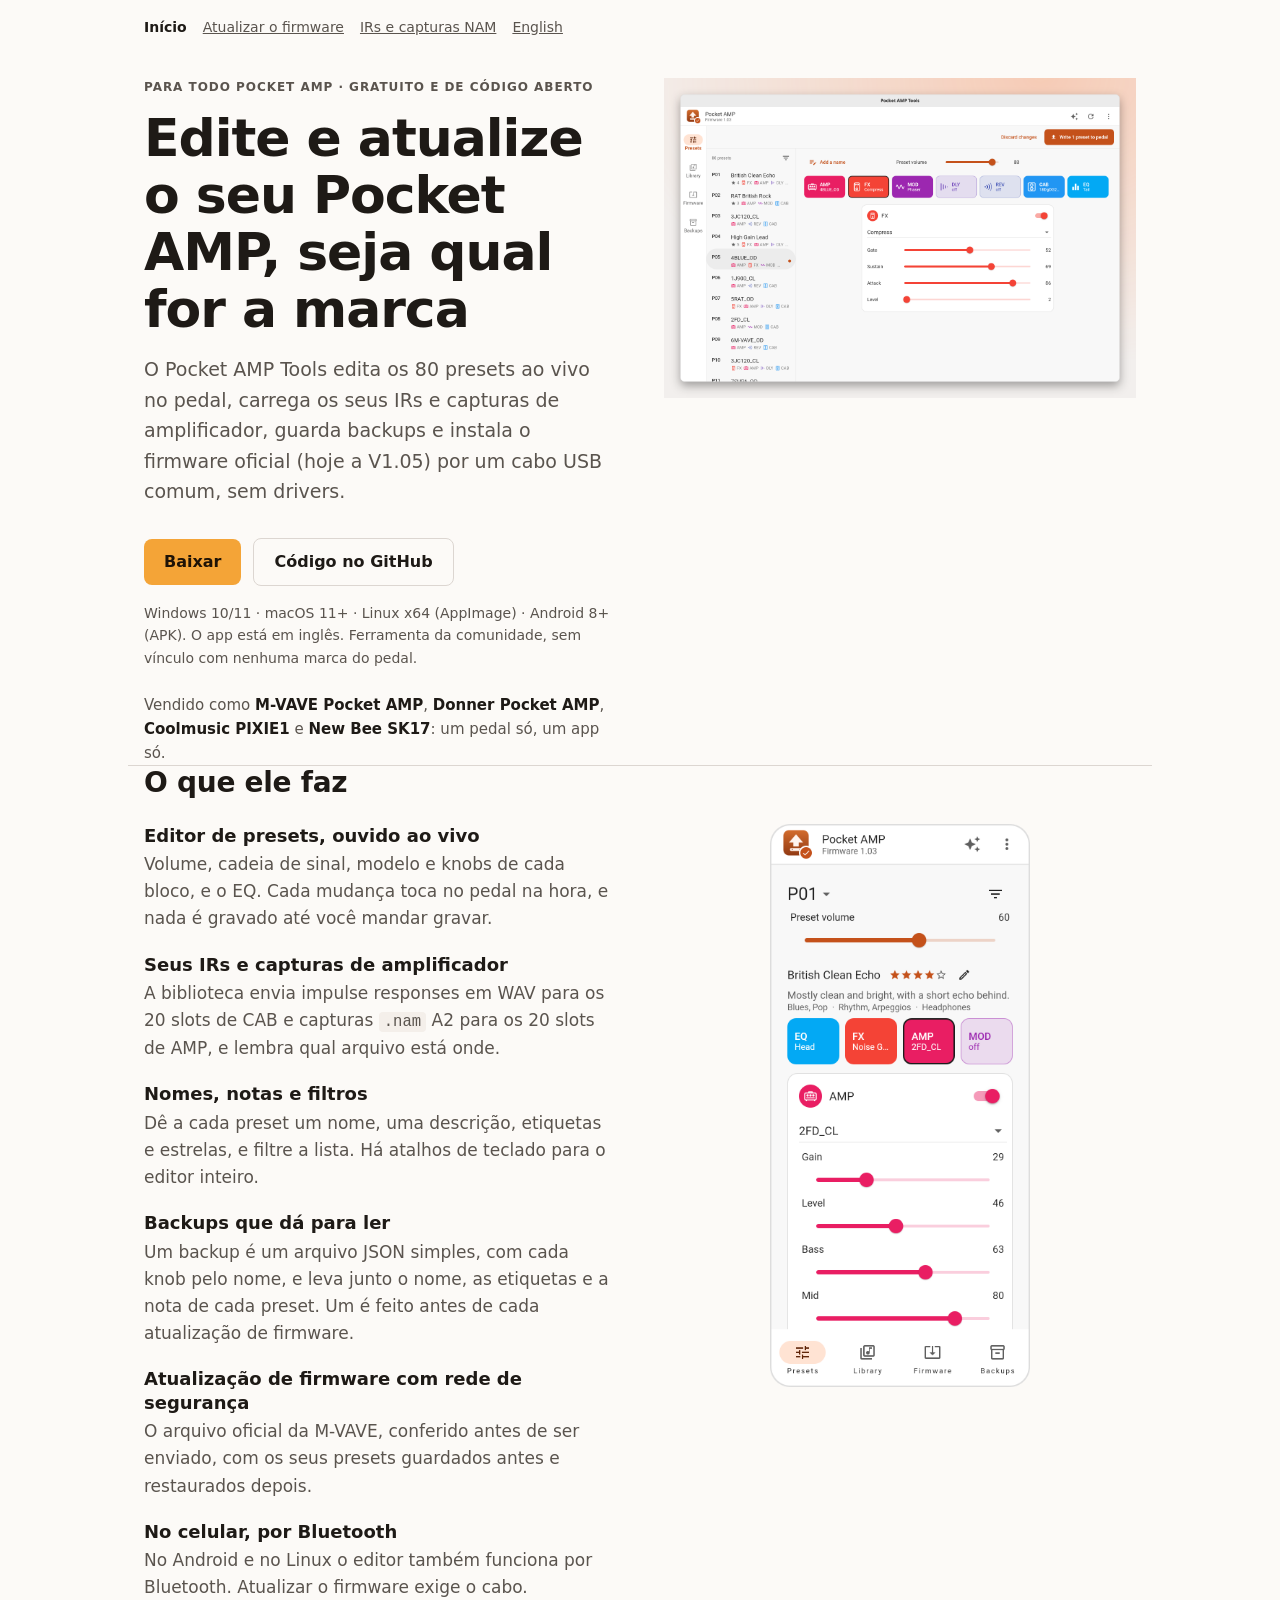
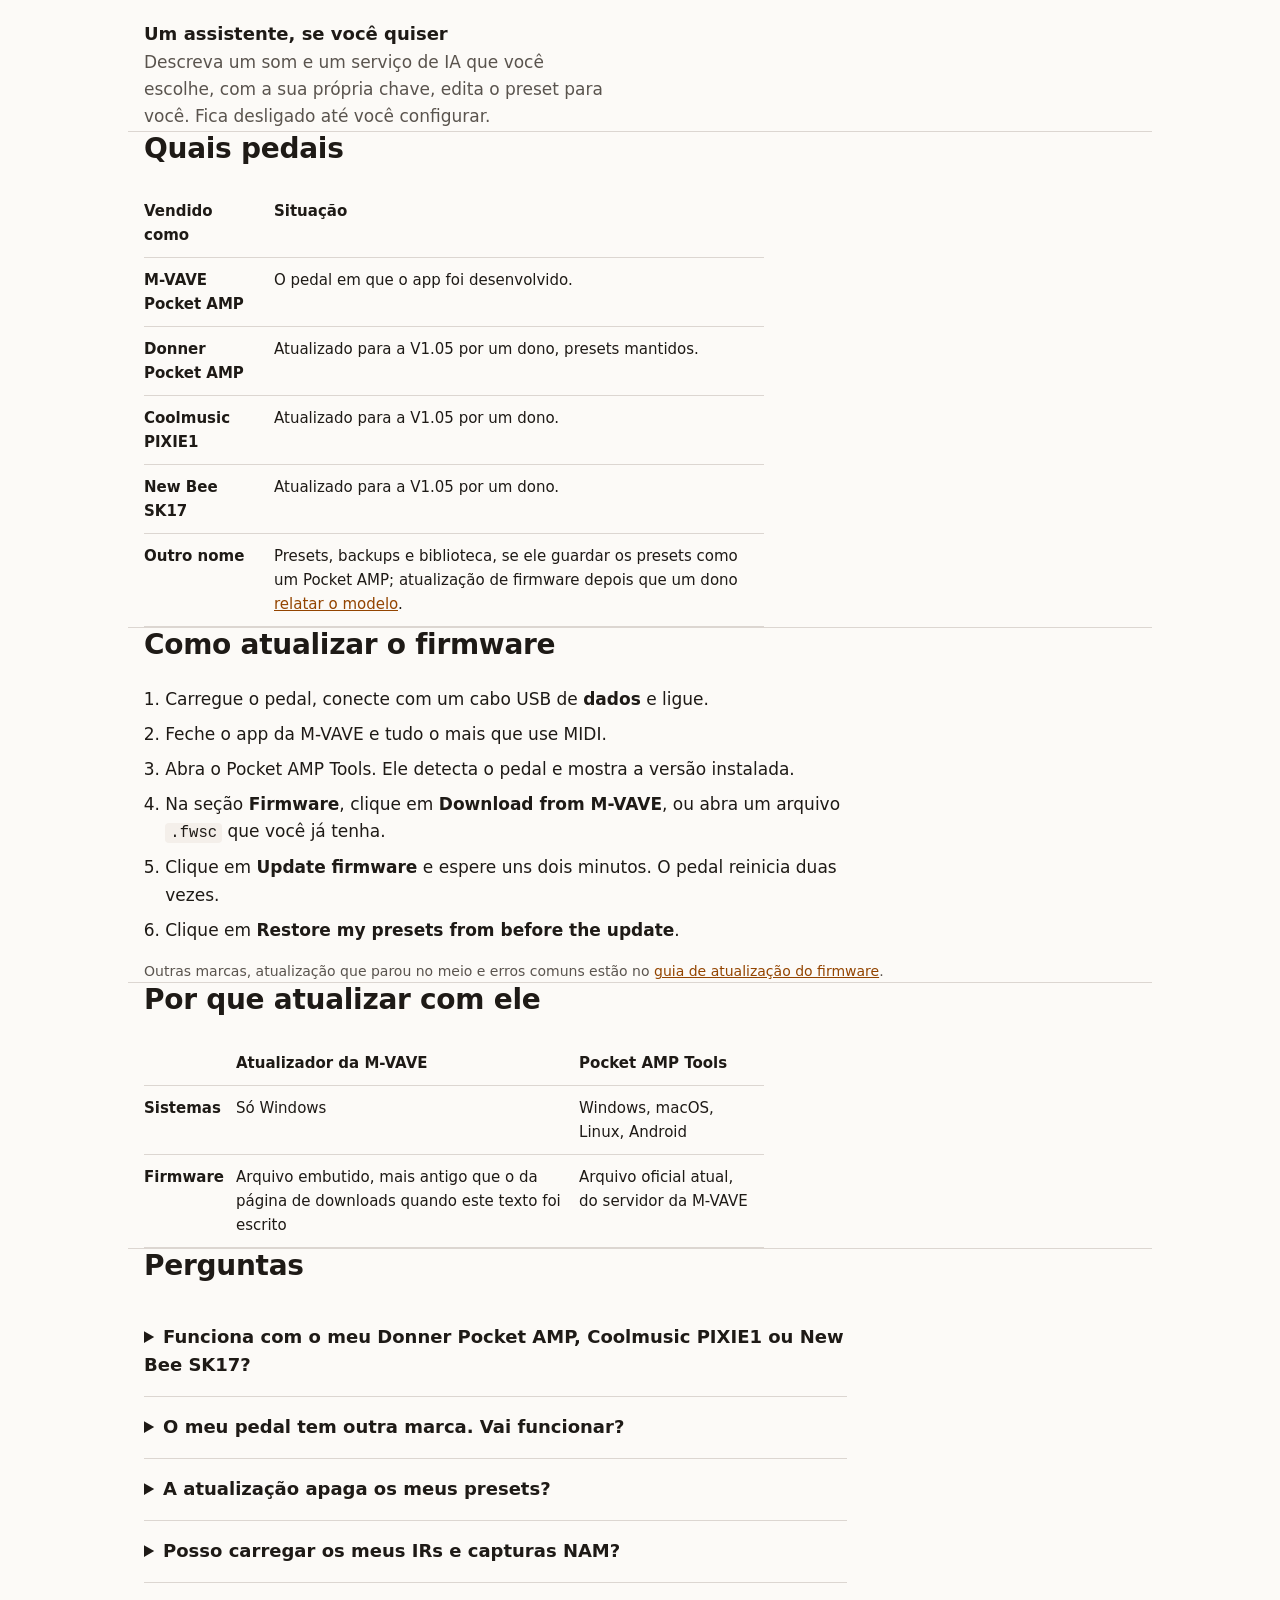
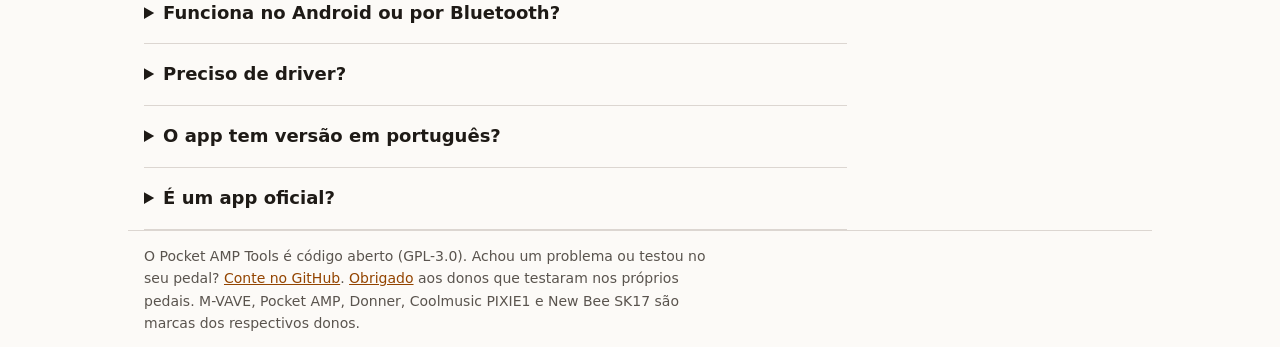
==== docs/pt-br/index.html @ c861dc82 "docs(site): add firmware and IR/NAM guides, and a Portuguese version The site was one English page, " ====
<!doctype html>
<html lang="pt-BR">
<head>
<meta charset="utf-8">
<meta name="viewport" content="width=device-width, initial-scale=1">
<title>Editor de presets e atualização de firmware do Pocket AMP: M-VAVE, Donner, PIXIE1, SK17 · Pocket AMP Tools</title>
<meta name="description" content="App gratuito e de código aberto para o pedal Pocket AMP, de qualquer marca: M-VAVE, Donner, Coolmusic PIXIE1 ou New Bee SK17. Edite presets ao vivo, carregue seus IRs e capturas NAM, faça backup e atualize o firmware para a V1.05 no macOS, Linux, Windows ou Android.">
<link rel="canonical" href="https://vitoramaral10.github.io/pocket-amp-tools/pt-br/">
<link rel="alternate" hreflang="en" href="https://vitoramaral10.github.io/pocket-amp-tools/">
<link rel="alternate" hreflang="pt-BR" href="https://vitoramaral10.github.io/pocket-amp-tools/pt-br/">
<link rel="alternate" hreflang="x-default" href="https://vitoramaral10.github.io/pocket-amp-tools/">
<meta property="og:type" content="website">
<meta property="og:locale" content="pt_BR">
<meta property="og:title" content="Edite e atualize o seu Pocket AMP, seja qual for a marca">
<meta property="og:description" content="Editor de presets e atualizador de firmware gratuito e de código aberto para o M-VAVE e o Donner Pocket AMP, o Coolmusic PIXIE1 e o New Bee SK17. macOS, Linux, Windows e Android.">
<meta property="og:url" content="https://vitoramaral10.github.io/pocket-amp-tools/pt-br/">
<meta property="og:image" content="https://vitoramaral10.github.io/pocket-amp-tools/social-preview.png">
<meta name="twitter:card" content="summary_large_image">
<meta name="color-scheme" content="light dark">
<link rel="icon" type="image/png" href="../icon.png">
<link rel="apple-touch-icon" href="../icon.png">
<script type="application/ld+json">
{
  "@context": "https://schema.org",
  "@type": "FAQPage",
  "inLanguage": "pt-BR",
  "mainEntity": [
    {
      "@type": "Question",
      "name": "Funciona com o meu Donner Pocket AMP, Coolmusic PIXIE1 ou New Bee SK17?",
      "acceptedAnswer": {
        "@type": "Answer",
        "text": "Sim. São o mesmo pedal que o M-VAVE Pocket AMP com outro nome, e donos de cada um já atualizaram o seu para o firmware V1.05 com este app. Edição de presets, backups e biblioteca funcionam igual em todos. A atualização de firmware pede uma confirmação separada, porque depois dela o pedal passa a se identificar como Pocket AMP."
      }
    },
    {
      "@type": "Question",
      "name": "Como atualizar o firmware do Pocket AMP no Mac ou no Linux?",
      "acceptedAnswer": {
        "@type": "Answer",
        "text": "O atualizador da M-VAVE só roda no Windows. O Pocket AMP Tools roda no macOS 11 ou mais novo, Linux, Windows e Android: conecte o pedal com um cabo USB de dados, abra a seção Firmware, clique em Download from M-VAVE e depois em Update firmware. Leva uns dois minutos."
      }
    },
    {
      "@type": "Question",
      "name": "A atualização apaga os meus presets?",
      "acceptedAnswer": {
        "@type": "Answer",
        "text": "Uma atualização de firmware pode sobrescrever alguns presets e o EQ deles. O app faz backup dos 80 presets e do EQ antes de atualizar e depois restaura só o que mudou."
      }
    },
    {
      "@type": "Question",
      "name": "Posso carregar os meus IRs e capturas NAM?",
      "acceptedAnswer": {
        "@type": "Answer",
        "text": "Sim. A seção Library envia um impulse response em WAV (44,1 kHz, mono, 24 bits, 2048 amostras) para qualquer um dos 20 slots de CAB e uma captura .nam A2 do TONE3000 para qualquer um dos 20 slots de AMP, e lembra qual arquivo foi para qual slot."
      }
    },
    {
      "@type": "Question",
      "name": "Funciona no Android ou por Bluetooth?",
      "acceptedAnswer": {
        "@type": "Answer",
        "text": "Sim. No Android 8 ou mais novo e no Linux o app alcança o pedal por Bluetooth para ler, editar e gravar presets. Atualizar o firmware sempre exige o cabo USB. Windows e macOS usam só USB."
      }
    },
    {
      "@type": "Question",
      "name": "É um app oficial?",
      "acceptedAnswer": {
        "@type": "Answer",
        "text": "Não. É uma ferramenta gratuita da comunidade, sob a licença GPL-3.0, sem vínculo com M-VAVE, Donner, Coolmusic ou New Bee. Ela instala o arquivo de firmware oficial publicado pela M-VAVE e não distribui o firmware."
      }
    }
  ]
}
</script>
<link rel="stylesheet" href="../style.css">
</head>
<body>
<nav class="wrap nav" aria-label="Site">
  <a href="./" aria-current="page">Início</a>
  <a href="atualizar-firmware.html">Atualizar o firmware</a>
  <a href="ir-nam.html">IRs e capturas NAM</a>
  <a href="../" lang="en" hreflang="en">English</a>
</nav>
<main>
  <header class="wrap">
    <div class="grid">
      <div>
        <p class="eyebrow">Para todo Pocket AMP · gratuito e de código aberto</p>
        <h1>Edite e atualize o seu Pocket AMP, seja qual for a marca</h1>
        <p class="lead prose">O Pocket AMP Tools edita os 80 presets ao vivo no pedal, carrega os seus IRs e capturas de amplificador, guarda backups e instala o firmware oficial (hoje a V1.05) por um cabo USB comum, sem drivers.</p>
        <div class="actions">
          <a class="btn btn-primary" href="https://github.com/vitoramaral10/pocket-amp-tools/releases/latest">Baixar</a>
          <a class="btn btn-secondary" href="https://github.com/vitoramaral10/pocket-amp-tools">Código no GitHub</a>
        </div>
        <p class="note">Windows 10/11 · macOS 11+ · Linux x64 (AppImage) · Android 8+ (APK). O app está em inglês. Ferramenta da comunidade, sem vínculo com nenhuma marca do pedal.</p>
        <p class="brands">Vendido como <strong>M-VAVE Pocket AMP</strong>, <strong>Donner Pocket AMP</strong>, <strong>Coolmusic PIXIE1</strong> e <strong>New Bee SK17</strong>: um pedal só, um app só.</p>
      </div>
      <picture>
        <source srcset="../screenshot-dark.png" media="(prefers-color-scheme: dark)">
        <img class="shot" src="../screenshot-light.png" width="2752" height="1864" alt="Janela do Pocket AMP Tools: o editor com os 80 presets, a cadeia de sinal e o modelo e os knobs do bloco aberto, tocados ao vivo no pedal">
      </picture>
    </div>
  </header>

  <section class="wrap">
    <h2>O que ele faz</h2>
    <div class="grid">
      <ul class="features prose">
        <li><h3>Editor de presets, ouvido ao vivo</h3>
          <p>Volume, cadeia de sinal, modelo e knobs de cada bloco, e o EQ. Cada mudança toca no pedal na hora, e nada é gravado até você mandar gravar.</p></li>
        <li><h3>Seus IRs e capturas de amplificador</h3>
          <p>A biblioteca envia impulse responses em WAV para os 20 slots de CAB e capturas <code>.nam</code> A2 para os 20 slots de AMP, e lembra qual arquivo está onde.</p></li>
        <li><h3>Nomes, notas e filtros</h3>
          <p>Dê a cada preset um nome, uma descrição, etiquetas e estrelas, e filtre a lista. Há atalhos de teclado para o editor inteiro.</p></li>
        <li><h3>Backups que dá para ler</h3>
          <p>Um backup é um arquivo JSON simples, com cada knob pelo nome, e leva junto o nome, as etiquetas e a nota de cada preset. Um é feito antes de cada atualização de firmware.</p></li>
        <li><h3>Atualização de firmware com rede de segurança</h3>
          <p>O arquivo oficial da M-VAVE, conferido antes de ser enviado, com os seus presets guardados antes e restaurados depois.</p></li>
        <li><h3>No celular, por Bluetooth</h3>
          <p>No Android e no Linux o editor também funciona por Bluetooth. Atualizar o firmware exige o cabo.</p></li>
        <li><h3>Um assistente, se você quiser</h3>
          <p>Descreva um som e um serviço de IA que você escolhe, com a sua própria chave, edita o preset para você. Fica desligado até você configurar.</p></li>
      </ul>
      <picture>
        <source srcset="../screenshot-phone-dark.png" media="(prefers-color-scheme: dark)">
        <img class="phone" src="../screenshot-phone-light.png" width="720" height="1560" loading="lazy" alt="Pocket AMP Tools no celular: um preset com nome e nota, a cadeia de sinal e os knobs do bloco AMP">
      </picture>
    </div>
  </section>

  <section class="wrap">
    <h2>Quais pedais</h2>
    <table class="prose">
      <thead><tr><th scope="col">Vendido como</th><th scope="col">Situação</th></tr></thead>
      <tbody>
        <tr><th scope="row">M-VAVE Pocket AMP</th><td>O pedal em que o app foi desenvolvido.</td></tr>
        <tr><th scope="row">Donner Pocket AMP</th><td>Atualizado para a V1.05 por um dono, presets mantidos.</td></tr>
        <tr><th scope="row">Coolmusic PIXIE1</th><td>Atualizado para a V1.05 por um dono.</td></tr>
        <tr><th scope="row">New Bee SK17</th><td>Atualizado para a V1.05 por um dono.</td></tr>
        <tr><th scope="row">Outro nome</th><td>Presets, backups e biblioteca, se ele guardar os presets como um Pocket AMP; atualização de firmware depois que um dono <a href="https://github.com/vitoramaral10/pocket-amp-tools/issues/new/choose">relatar o modelo</a>.</td></tr>
      </tbody>
    </table>
  </section>

  <section class="wrap">
    <h2>Como atualizar o firmware</h2>
    <ol class="prose">
      <li>Carregue o pedal, conecte com um cabo USB de <strong>dados</strong> e ligue.</li>
      <li>Feche o app da M-VAVE e tudo o mais que use MIDI.</li>
      <li>Abra o Pocket AMP Tools. Ele detecta o pedal e mostra a versão instalada.</li>
      <li>Na seção <strong>Firmware</strong>, clique em <strong>Download from M-VAVE</strong>, ou abra um arquivo <code>.fwsc</code> que você já tenha.</li>
      <li>Clique em <strong>Update firmware</strong> e espere uns dois minutos. O pedal reinicia duas vezes.</li>
      <li>Clique em <strong>Restore my presets from before the update</strong>.</li>
    </ol>
    <p class="note">Outras marcas, atualização que parou no meio e erros comuns estão no <a href="atualizar-firmware.html">guia de atualização do firmware</a>.</p>
  </section>

  <section class="wrap">
    <h2>Por que atualizar com ele</h2>
    <table class="prose">
      <thead><tr><th scope="col"></th><th scope="col">Atualizador da M-VAVE</th><th scope="col">Pocket AMP Tools</th></tr></thead>
      <tbody>
        <tr><th scope="row">Sistemas</th><td>Só Windows</td><td>Windows, macOS, Linux, Android</td></tr>
        <tr><th scope="row">Firmware</th><td>Arquivo embutido, mais antigo que o da página de downloads quando este texto foi escrito</td><td>Arquivo oficial atual, do servidor da M-VAVE</td></tr>
      </tbody>
    </table>
  </section>

  <section class="wrap">
    <h2>Perguntas</h2>
    <div class="prose">
      <details><summary>Funciona com o meu Donner Pocket AMP, Coolmusic PIXIE1 ou New Bee SK17?</summary>
        <p>Sim. São o mesmo pedal que o M-VAVE Pocket AMP com outro nome, e donos de cada um já atualizaram o seu para o firmware V1.05 com este app. Edição de presets, backups e biblioteca funcionam igual em todos. A atualização de firmware pede uma confirmação separada, porque depois dela o pedal passa a se identificar como Pocket AMP e pode não existir firmware da marca original para voltar.</p></details>
      <details><summary>O meu pedal tem outra marca. Vai funcionar?</summary>
        <p>Provavelmente, se por dentro for um Pocket AMP. Um pedal cujo nome não está na lista, mas que guarda os presets como um Pocket AMP, é detectado como <em>presets only</em>: edição, backups e biblioteca funcionam, e a atualização de firmware fica bloqueada até um dono confirmar o nome. Um pedal diferente que fale o mesmo protocolo seria inutilizado por este firmware, por isso é recusado. <a href="https://github.com/vitoramaral10/pocket-amp-tools/issues/new/choose">Relate o seu no GitHub</a> para ele entrar na lista.</p></details>
      <details><summary>A atualização apaga os meus presets?</summary>
        <p>Uma atualização de firmware pode sobrescrever alguns presets e o EQ deles. O app faz backup dos 80 presets e do EQ antes de atualizar e restaura só o que mudou. Você também pode salvar um backup em arquivo quando quiser.</p></details>
      <details><summary>Posso carregar os meus IRs e capturas NAM?</summary>
        <p>Sim. Veja o <a href="ir-nam.html">guia de IRs e capturas NAM</a>: IR em WAV (44,1 kHz, mono, 24 bits, 2048 amostras) nos 20 slots de CAB e captura <code>.nam</code> A2 do TONE3000 nos 20 slots de AMP.</p></details>
      <details><summary>Funciona no Android ou por Bluetooth?</summary>
        <p>Sim. No Android 8 ou mais novo e no Linux o app alcança o pedal por Bluetooth para ler, editar e gravar presets. Atualizar o firmware sempre exige o cabo USB (um cabo OTG no celular). Windows e macOS usam só USB.</p></details>
      <details><summary>Preciso de driver?</summary>
        <p>Não. O pedal é um dispositivo USB-MIDI padrão. Use um cabo de dados: muitos cabos USB só carregam.</p></details>
      <details><summary>O app tem versão em português?</summary>
        <p>Ainda não: a interface está em inglês. Este site e os guias mostram os nomes dos botões como aparecem na tela.</p></details>
      <details><summary>É um app oficial?</summary>
        <p>Não. É uma ferramenta gratuita da comunidade, sob a GPL-3.0, sem vínculo com M-VAVE, Donner, Coolmusic ou New Bee. Ela instala o arquivo de firmware oficial da M-VAVE e não distribui o firmware. Use por sua conta e risco.</p></details>
    </div>
  </section>
</main>
<footer class="wrap">
  <p class="prose">O Pocket AMP Tools é código aberto (GPL-3.0). Achou um problema ou testou no seu pedal? <a href="https://github.com/vitoramaral10/pocket-amp-tools/issues/new/choose">Conte no GitHub</a>. <a href="https://github.com/vitoramaral10/pocket-amp-tools#thanks">Obrigado</a> aos donos que testaram nos próprios pedais. M-VAVE, Pocket AMP, Donner, Coolmusic PIXIE1 e New Bee SK17 são marcas dos respectivos donos.</p>
</footer>
</body>
</html>
---- docs/style.css ----
:root {
  --bg: oklch(0.985 0.004 70);
  --surface: oklch(0.955 0.008 70);
  --content: oklch(0.22 0.01 70);
  --content-muted: oklch(0.45 0.012 70);
  --border: oklch(0.88 0.01 70);
  --accent: oklch(0.78 0.15 70);
  --accent-hover: oklch(0.72 0.15 70);
  --accent-fg: oklch(0.2 0.03 70);
  --link: oklch(0.48 0.13 55);
  --ring: oklch(0.55 0.15 55);
  --radius: 8px;
}
@media (prefers-color-scheme: dark) {
  :root {
    --bg: oklch(0.17 0.006 70);
    --surface: oklch(0.22 0.008 70);
    --content: oklch(0.93 0.006 70);
    --content-muted: oklch(0.72 0.01 70);
    --border: oklch(0.32 0.01 70);
    --accent: oklch(0.8 0.13 70);
    --accent-hover: oklch(0.85 0.12 70);
    --link: oklch(0.82 0.11 70);
    --ring: oklch(0.82 0.11 70);
  }
}
* { box-sizing: border-box; }
body {
  margin: 0;
  background: var(--bg);
  color: var(--content);
  font: 400 17px/1.6 system-ui, -apple-system, "Segoe UI", Roboto, sans-serif;
}
.wrap { max-width: 64rem; margin: 0 auto; padding: 0 16px; }
.prose { max-width: 65ch; }
a { color: var(--link); }
a:focus-visible, summary:focus-visible { outline: 2px solid var(--ring); outline-offset: 3px; border-radius: 4px; }
header { padding: 64px 0 48px; }
.eyebrow { font-size: 12px; font-weight: 600; letter-spacing: .08em; text-transform: uppercase; color: var(--content-muted); margin: 0 0 12px; }
h1 { font-size: clamp(32px, 5vw, 52px); line-height: 1.1; letter-spacing: -.02em; font-weight: 700; margin: 0 0 16px; max-width: 20ch; }
.lead { font-size: 19px; color: var(--content-muted); margin: 0 0 32px; }
.actions { display: flex; flex-wrap: wrap; gap: 12px; align-items: center; }
.btn {
  display: inline-flex; align-items: center; min-height: 44px; padding: 10px 20px;
  border-radius: var(--radius); font-weight: 600; font-size: 16px; text-decoration: none;
  transition: background-color .15s ease-out;
}
.btn-primary { background: var(--accent); color: var(--accent-fg); }
.btn-primary:hover { background: var(--accent-hover); }
.btn-secondary { color: var(--content); border: 1px solid var(--border); }
.btn-secondary:hover { background: var(--surface); }
.btn:focus-visible { outline: 2px solid var(--ring); outline-offset: 3px; }
.note { font-size: 14px; color: var(--content-muted); margin: 16px 0 0; }
.shot { display: block; width: 100%; max-width: 480px; height: auto; }
.phone { display: block; width: 100%; max-width: 260px; height: auto; margin: 0 auto; }
.brands { font-size: 15px; color: var(--content-muted); margin: 24px 0 0; }
.brands strong { color: var(--content); font-weight: 600; }
h3 { font-size: 18px; line-height: 1.3; font-weight: 600; margin: 0 0 4px; }
.features { list-style: none; padding: 0; }
.features li + li { margin-top: 20px; }
.features p { margin: 0; color: var(--content-muted); }
section { padding: 48px 0; border-top: 1px solid var(--border); }
h2 { font-size: 28px; line-height: 1.2; letter-spacing: -.01em; font-weight: 600; margin: 0 0 24px; }
.grid { display: grid; gap: 48px; align-items: start; }
@media (min-width: 860px) { .grid { grid-template-columns: 1fr 1fr; } }
ol, ul { padding-left: 1.25em; margin: 0; }
li + li { margin-top: 8px; }
table { border-collapse: collapse; width: 100%; font-size: 15px; }
th, td { text-align: left; padding: 10px 12px 10px 0; border-bottom: 1px solid var(--border); vertical-align: top; }
th { font-weight: 600; }
details { border-bottom: 1px solid var(--border); padding: 16px 0; }
summary { cursor: pointer; font-weight: 600; font-size: 18px; }
details p { margin: 12px 0 0; color: var(--content-muted); }
footer { padding: 32px 0 64px; border-top: 1px solid var(--border); font-size: 14px; color: var(--content-muted); }
code { font-size: .92em; background: var(--surface); padding: 1px 5px; border-radius: 4px; }
@media (prefers-reduced-motion: reduce) { * { transition-duration: .01ms !important; } }
.nav { padding: 16px 16px 0; margin-bottom: 40px; font-size: 14px; display: flex; flex-wrap: wrap; gap: 8px 16px; }
.nav a { color: var(--content-muted); }
.nav a[aria-current] { color: var(--content); font-weight: 600; text-decoration: none; }
article h2 { margin-top: 40px; font-size: 24px; }
article p, article ol, article ul { margin-bottom: 16px; }
pre { background: var(--surface); padding: 12px 16px; border-radius: var(--radius); overflow-x: auto; font-size: 14px; }
pre code { background: none; padding: 0; }
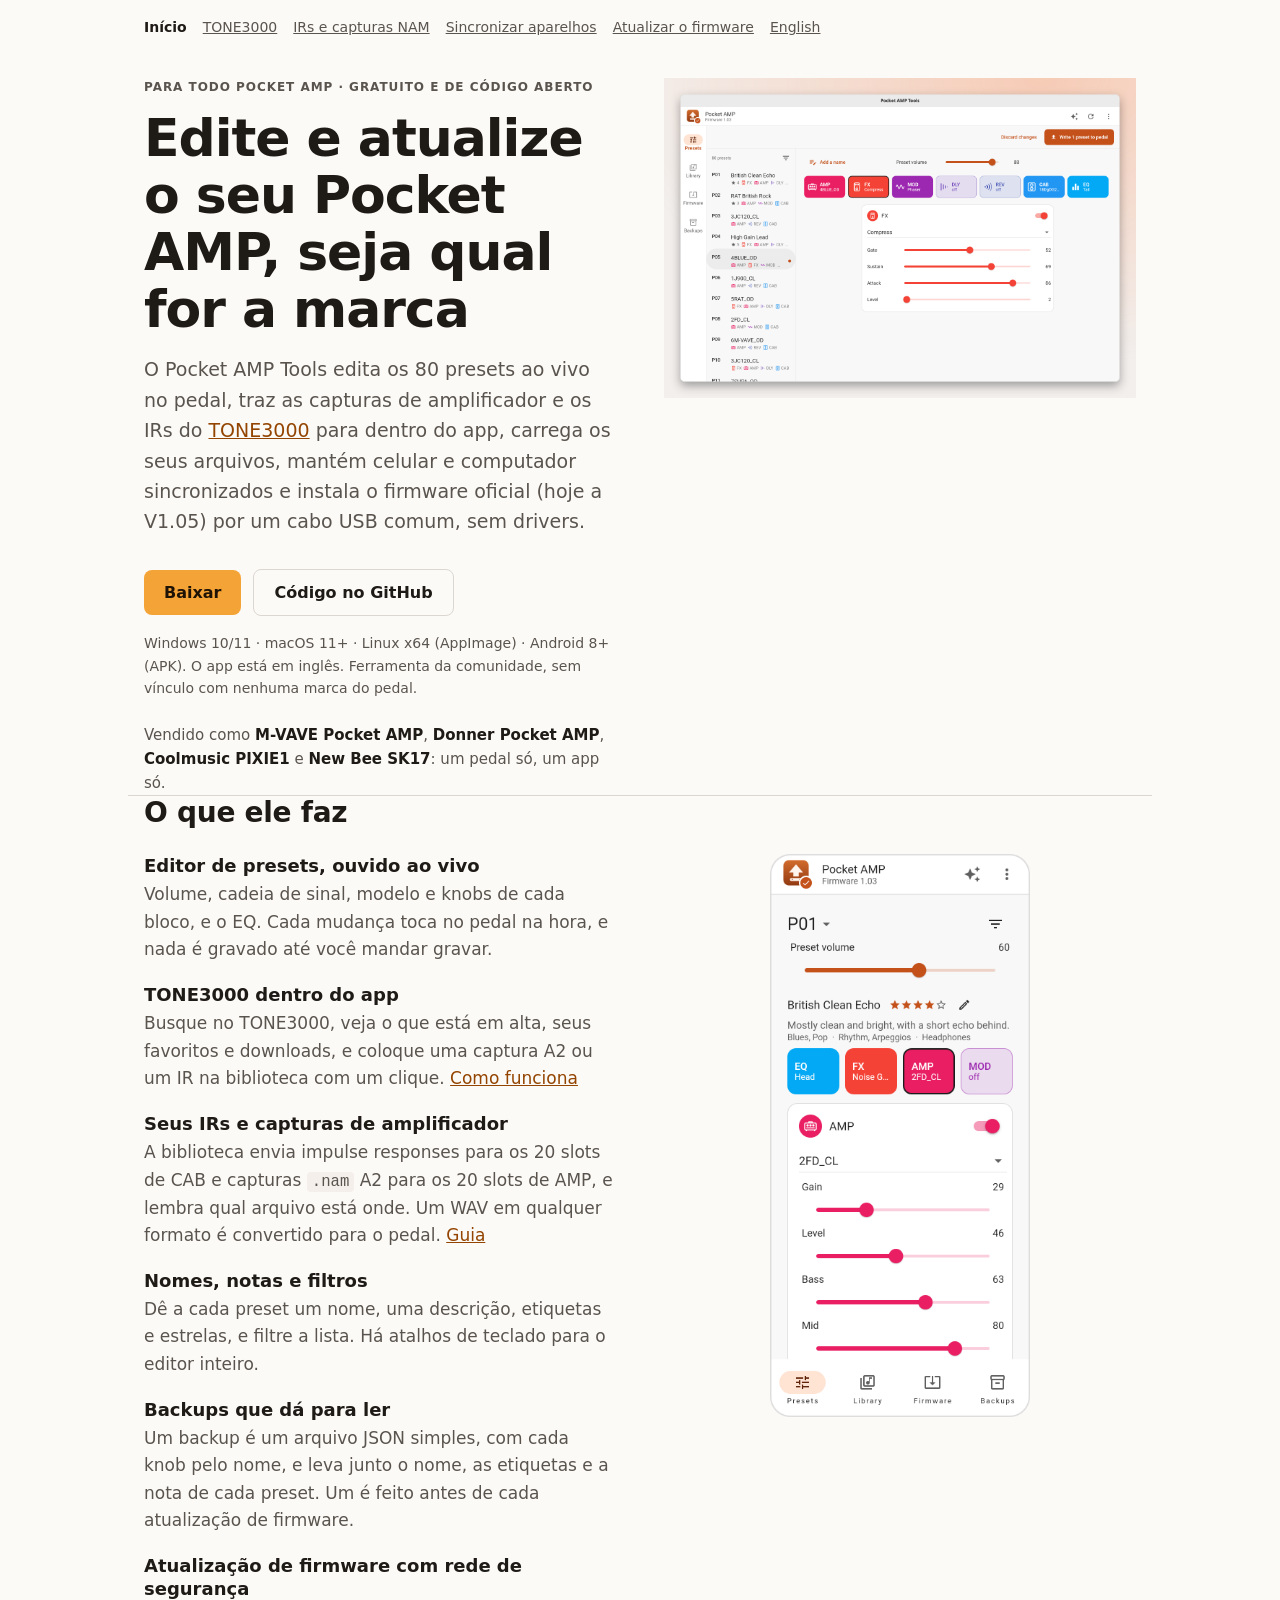
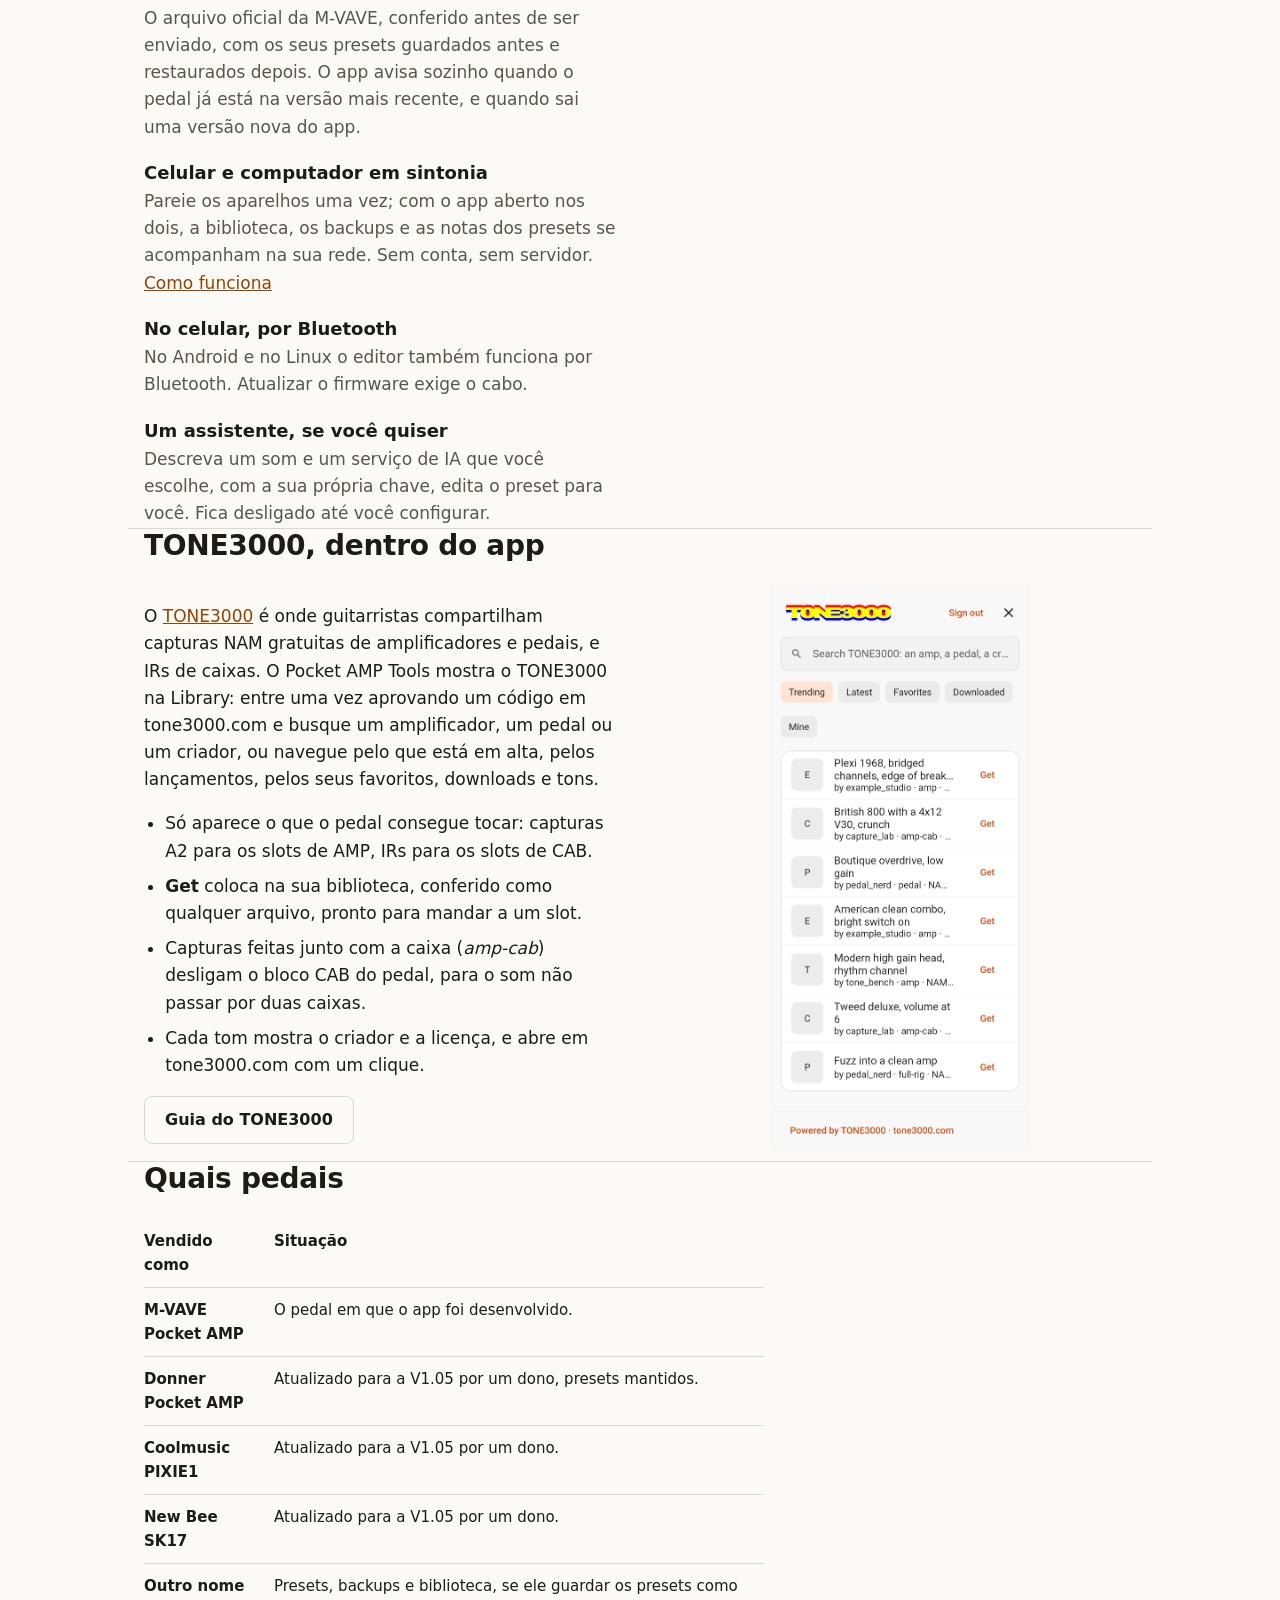
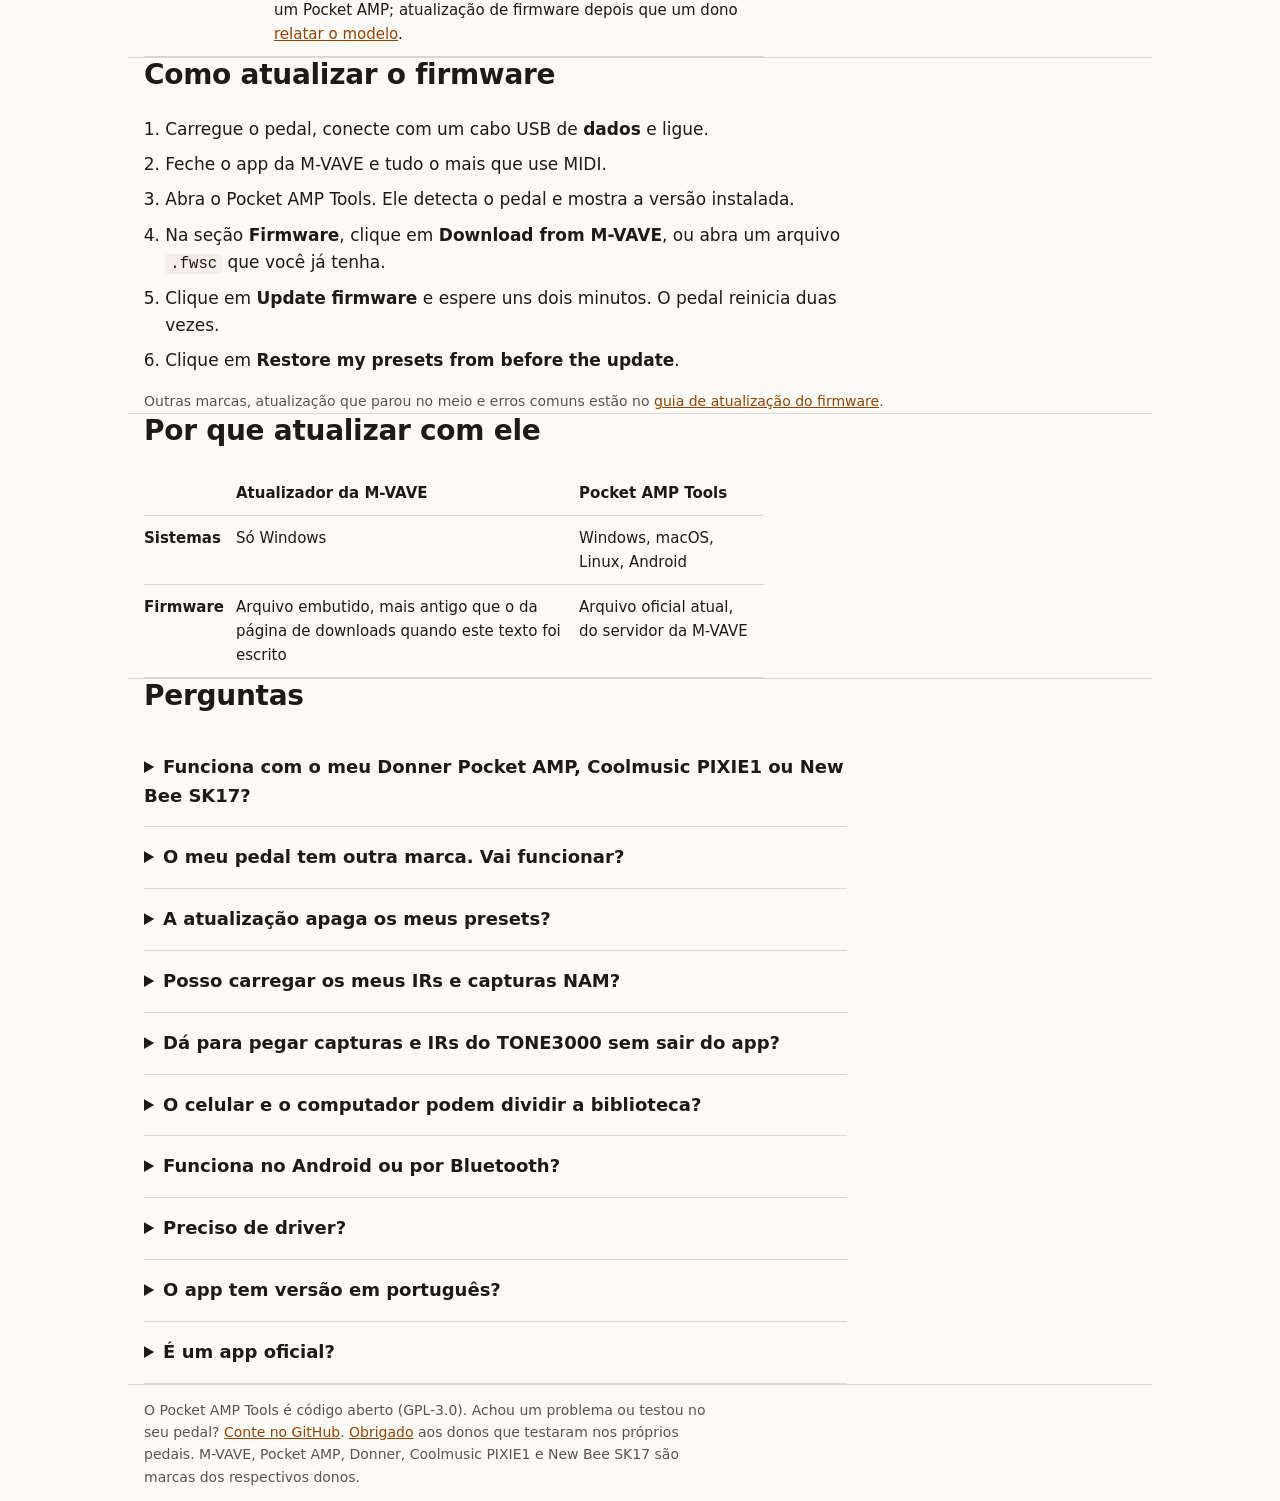
==== commit c3aad836: "docs: cover TONE3000, device sync and the 0.7.0 news on the site New TONE3000 and sync guides in Eng" ====
--- a/docs/pt-br/index.html
+++ b/docs/pt-br/index.html
@@ -4,7 +4,7 @@
 <meta charset="utf-8">
 <meta name="viewport" content="width=device-width, initial-scale=1">
 <title>Editor de presets e atualização de firmware do Pocket AMP: M-VAVE, Donner, PIXIE1, SK17 · Pocket AMP Tools</title>
-<meta name="description" content="App gratuito e de código aberto para o pedal Pocket AMP, de qualquer marca: M-VAVE, Donner, Coolmusic PIXIE1 ou New Bee SK17. Edite presets ao vivo, carregue seus IRs e capturas NAM, faça backup e atualize o firmware para a V1.05 no macOS, Linux, Windows ou Android.">
+<meta name="description" content="App gratuito e de código aberto para o pedal Pocket AMP, de qualquer marca: M-VAVE, Donner, Coolmusic PIXIE1 ou New Bee SK17. Edite presets ao vivo, pegue capturas NAM e IRs do TONE3000 dentro do app, mantenha celular e computador sincronizados, faça backup e atualize o firmware para a V1.05 no macOS, Linux, Windows ou Android.">
 <link rel="canonical" href="https://vitoramaral10.github.io/pocket-amp-tools/pt-br/">
 <link rel="alternate" hreflang="en" href="https://vitoramaral10.github.io/pocket-amp-tools/">
 <link rel="alternate" hreflang="pt-BR" href="https://vitoramaral10.github.io/pocket-amp-tools/pt-br/">
@@ -54,7 +54,23 @@
       "name": "Posso carregar os meus IRs e capturas NAM?",
       "acceptedAnswer": {
         "@type": "Answer",
-        "text": "Sim. A seção Library envia um impulse response em WAV (44,1 kHz, mono, 24 bits, 2048 amostras) para qualquer um dos 20 slots de CAB e uma captura .nam A2 do TONE3000 para qualquer um dos 20 slots de AMP, e lembra qual arquivo foi para qual slot."
+        "text": "Sim. A seção Library envia um impulse response para qualquer um dos 20 slots de CAB e uma captura .nam A2 para qualquer um dos 20 slots de AMP, e lembra qual arquivo foi para qual slot. Um WAV em qualquer formato é convertido para o que o pedal aceita (44,1 kHz, mono, 24 bits, 2048 amostras) ao ser adicionado."
+      }
+    },
+    {
+      "@type": "Question",
+      "name": "Dá para pegar capturas e IRs do TONE3000 sem sair do app?",
+      "acceptedAnswer": {
+        "@type": "Answer",
+        "text": "Sim. Entre com a sua conta do TONE3000 aprovando um código em tone3000.com; o app nunca vê a sua senha. Depois navegue pelo que está em alta e pelos lançamentos, pelos seus favoritos, downloads e tons, ou busque em todo o TONE3000, e o Get coloca a captura A2 ou o IR na biblioteca, pronto para mandar a um slot."
+      }
+    },
+    {
+      "@type": "Question",
+      "name": "O celular e o computador podem dividir a biblioteca?",
+      "acceptedAnswer": {
+        "@type": "Answer",
+        "text": "Sim. Pareie os dois uma vez na página Sync devices, conferindo o mesmo código de seis dígitos nas duas telas. Com o app aberto nos dois, na mesma rede, a biblioteca, os backups e os nomes, notas e estrelas dos presets ficam iguais em cada um, sozinhos. Sem conta nem servidor; tudo vai criptografado entre os dois aparelhos."
       }
     },
     {
@@ -81,8 +97,10 @@
 <body>
 <nav class="wrap nav" aria-label="Site">
   <a href="./" aria-current="page">Início</a>
+  <a href="tone3000.html">TONE3000</a>
+  <a href="ir-nam.html">IRs e capturas NAM</a>
+  <a href="sincronizar.html">Sincronizar aparelhos</a>
   <a href="atualizar-firmware.html">Atualizar o firmware</a>
-  <a href="ir-nam.html">IRs e capturas NAM</a>
   <a href="../" lang="en" hreflang="en">English</a>
 </nav>
 <main>
@@ -91,7 +109,7 @@
       <div>
         <p class="eyebrow">Para todo Pocket AMP · gratuito e de código aberto</p>
         <h1>Edite e atualize o seu Pocket AMP, seja qual for a marca</h1>
-        <p class="lead prose">O Pocket AMP Tools edita os 80 presets ao vivo no pedal, carrega os seus IRs e capturas de amplificador, guarda backups e instala o firmware oficial (hoje a V1.05) por um cabo USB comum, sem drivers.</p>
+        <p class="lead prose">O Pocket AMP Tools edita os 80 presets ao vivo no pedal, traz as capturas de amplificador e os IRs do <a href="tone3000.html">TONE3000</a> para dentro do app, carrega os seus arquivos, mantém celular e computador sincronizados e instala o firmware oficial (hoje a V1.05) por um cabo USB comum, sem drivers.</p>
         <div class="actions">
           <a class="btn btn-primary" href="https://github.com/vitoramaral10/pocket-amp-tools/releases/latest">Baixar</a>
           <a class="btn btn-secondary" href="https://github.com/vitoramaral10/pocket-amp-tools">Código no GitHub</a>
@@ -112,14 +130,18 @@
       <ul class="features prose">
         <li><h3>Editor de presets, ouvido ao vivo</h3>
           <p>Volume, cadeia de sinal, modelo e knobs de cada bloco, e o EQ. Cada mudança toca no pedal na hora, e nada é gravado até você mandar gravar.</p></li>
+        <li><h3>TONE3000 dentro do app</h3>
+          <p>Busque no TONE3000, veja o que está em alta, seus favoritos e downloads, e coloque uma captura A2 ou um IR na biblioteca com um clique. <a href="tone3000.html">Como funciona</a></p></li>
         <li><h3>Seus IRs e capturas de amplificador</h3>
-          <p>A biblioteca envia impulse responses em WAV para os 20 slots de CAB e capturas <code>.nam</code> A2 para os 20 slots de AMP, e lembra qual arquivo está onde.</p></li>
+          <p>A biblioteca envia impulse responses para os 20 slots de CAB e capturas <code>.nam</code> A2 para os 20 slots de AMP, e lembra qual arquivo está onde. Um WAV em qualquer formato é convertido para o pedal. <a href="ir-nam.html">Guia</a></p></li>
         <li><h3>Nomes, notas e filtros</h3>
           <p>Dê a cada preset um nome, uma descrição, etiquetas e estrelas, e filtre a lista. Há atalhos de teclado para o editor inteiro.</p></li>
         <li><h3>Backups que dá para ler</h3>
           <p>Um backup é um arquivo JSON simples, com cada knob pelo nome, e leva junto o nome, as etiquetas e a nota de cada preset. Um é feito antes de cada atualização de firmware.</p></li>
         <li><h3>Atualização de firmware com rede de segurança</h3>
-          <p>O arquivo oficial da M-VAVE, conferido antes de ser enviado, com os seus presets guardados antes e restaurados depois.</p></li>
+          <p>O arquivo oficial da M-VAVE, conferido antes de ser enviado, com os seus presets guardados antes e restaurados depois. O app avisa sozinho quando o pedal já está na versão mais recente, e quando sai uma versão nova do app.</p></li>
+        <li><h3>Celular e computador em sintonia</h3>
+          <p>Pareie os aparelhos uma vez; com o app aberto nos dois, a biblioteca, os backups e as notas dos presets se acompanham na sua rede. Sem conta, sem servidor. <a href="sincronizar.html">Como funciona</a></p></li>
         <li><h3>No celular, por Bluetooth</h3>
           <p>No Android e no Linux o editor também funciona por Bluetooth. Atualizar o firmware exige o cabo.</p></li>
         <li><h3>Um assistente, se você quiser</h3>
@@ -128,6 +150,26 @@
       <picture>
         <source srcset="../screenshot-phone-dark.png" media="(prefers-color-scheme: dark)">
         <img class="phone" src="../screenshot-phone-light.png" width="720" height="1560" loading="lazy" alt="Pocket AMP Tools no celular: um preset com nome e nota, a cadeia de sinal e os knobs do bloco AMP">
+      </picture>
+    </div>
+  </section>
+
+  <section class="wrap">
+    <h2>TONE3000, dentro do app</h2>
+    <div class="grid">
+      <div class="prose">
+        <p>O <a href="https://www.tone3000.com">TONE3000</a> é onde guitarristas compartilham capturas NAM gratuitas de amplificadores e pedais, e IRs de caixas. O Pocket AMP Tools mostra o TONE3000 na Library: entre uma vez aprovando um código em tone3000.com e busque um amplificador, um pedal ou um criador, ou navegue pelo que está em alta, pelos lançamentos, pelos seus favoritos, downloads e tons.</p>
+        <ul>
+          <li>Só aparece o que o pedal consegue tocar: capturas A2 para os slots de AMP, IRs para os slots de CAB.</li>
+          <li><strong>Get</strong> coloca na sua biblioteca, conferido como qualquer arquivo, pronto para mandar a um slot.</li>
+          <li>Capturas feitas junto com a caixa (<em>amp-cab</em>) desligam o bloco CAB do pedal, para o som não passar por duas caixas.</li>
+          <li>Cada tom mostra o criador e a licença, e abre em tone3000.com com um clique.</li>
+        </ul>
+        <p><a class="btn btn-secondary" href="tone3000.html">Guia do TONE3000</a></p>
+      </div>
+      <picture>
+        <source srcset="../tone3000-phone-dark.png" media="(prefers-color-scheme: dark)">
+        <img class="phone" src="../tone3000-phone-light.png" width="1170" height="2532" loading="lazy" alt="TONE3000 dentro do Pocket AMP Tools no celular: a busca, as listas Trending, Latest, Favorites, Downloaded e Mine, e tons com criador, tipo e licença, cada um com o botão Get (tons de exemplo)">
       </picture>
     </div>
   </section>
@@ -180,7 +222,11 @@
       <details><summary>A atualização apaga os meus presets?</summary>
         <p>Uma atualização de firmware pode sobrescrever alguns presets e o EQ deles. O app faz backup dos 80 presets e do EQ antes de atualizar e restaura só o que mudou. Você também pode salvar um backup em arquivo quando quiser.</p></details>
       <details><summary>Posso carregar os meus IRs e capturas NAM?</summary>
-        <p>Sim. Veja o <a href="ir-nam.html">guia de IRs e capturas NAM</a>: IR em WAV (44,1 kHz, mono, 24 bits, 2048 amostras) nos 20 slots de CAB e captura <code>.nam</code> A2 do TONE3000 nos 20 slots de AMP.</p></details>
+        <p>Sim. A seção <strong>Library</strong> envia um IR para os 20 slots de CAB e uma captura <code>.nam</code> A2 para os 20 slots de AMP. Um WAV em qualquer formato (outra taxa de amostragem, estéreo, 16 bits, mais longo) é convertido para o formato do pedal quando você adiciona. Veja o <a href="ir-nam.html">guia de IRs e capturas NAM</a>.</p></details>
+      <details><summary>Dá para pegar capturas e IRs do TONE3000 sem sair do app?</summary>
+        <p>Sim. Na <strong>Library</strong>, <strong>Get captures from TONE3000</strong> (ou <strong>Get IRs from TONE3000</strong>) faz o login aprovando um código em tone3000.com, então o app nunca vê a sua senha. Depois é buscar em todo o TONE3000 ou navegar pelas listas, e o <strong>Get</strong> coloca o arquivo na sua biblioteca. <a href="tone3000.html">Guia do TONE3000</a></p></details>
+      <details><summary>O celular e o computador podem dividir a biblioteca?</summary>
+        <p>Sim. Pareie os dois uma vez na página <strong>Sync devices</strong>, conferindo o mesmo código de seis dígitos nas duas telas. Com o app aberto nos dois, na mesma rede, a biblioteca, os backups e os nomes, notas e estrelas dos presets ficam iguais em cada um, sozinhos. Sem conta nem servidor: os aparelhos conversam entre si, com criptografia. <a href="sincronizar.html">Como funciona</a></p></details>
       <details><summary>Funciona no Android ou por Bluetooth?</summary>
         <p>Sim. No Android 8 ou mais novo e no Linux o app alcança o pedal por Bluetooth para ler, editar e gravar presets. Atualizar o firmware sempre exige o cabo USB (um cabo OTG no celular). Windows e macOS usam só USB.</p></details>
       <details><summary>Preciso de driver?</summary>
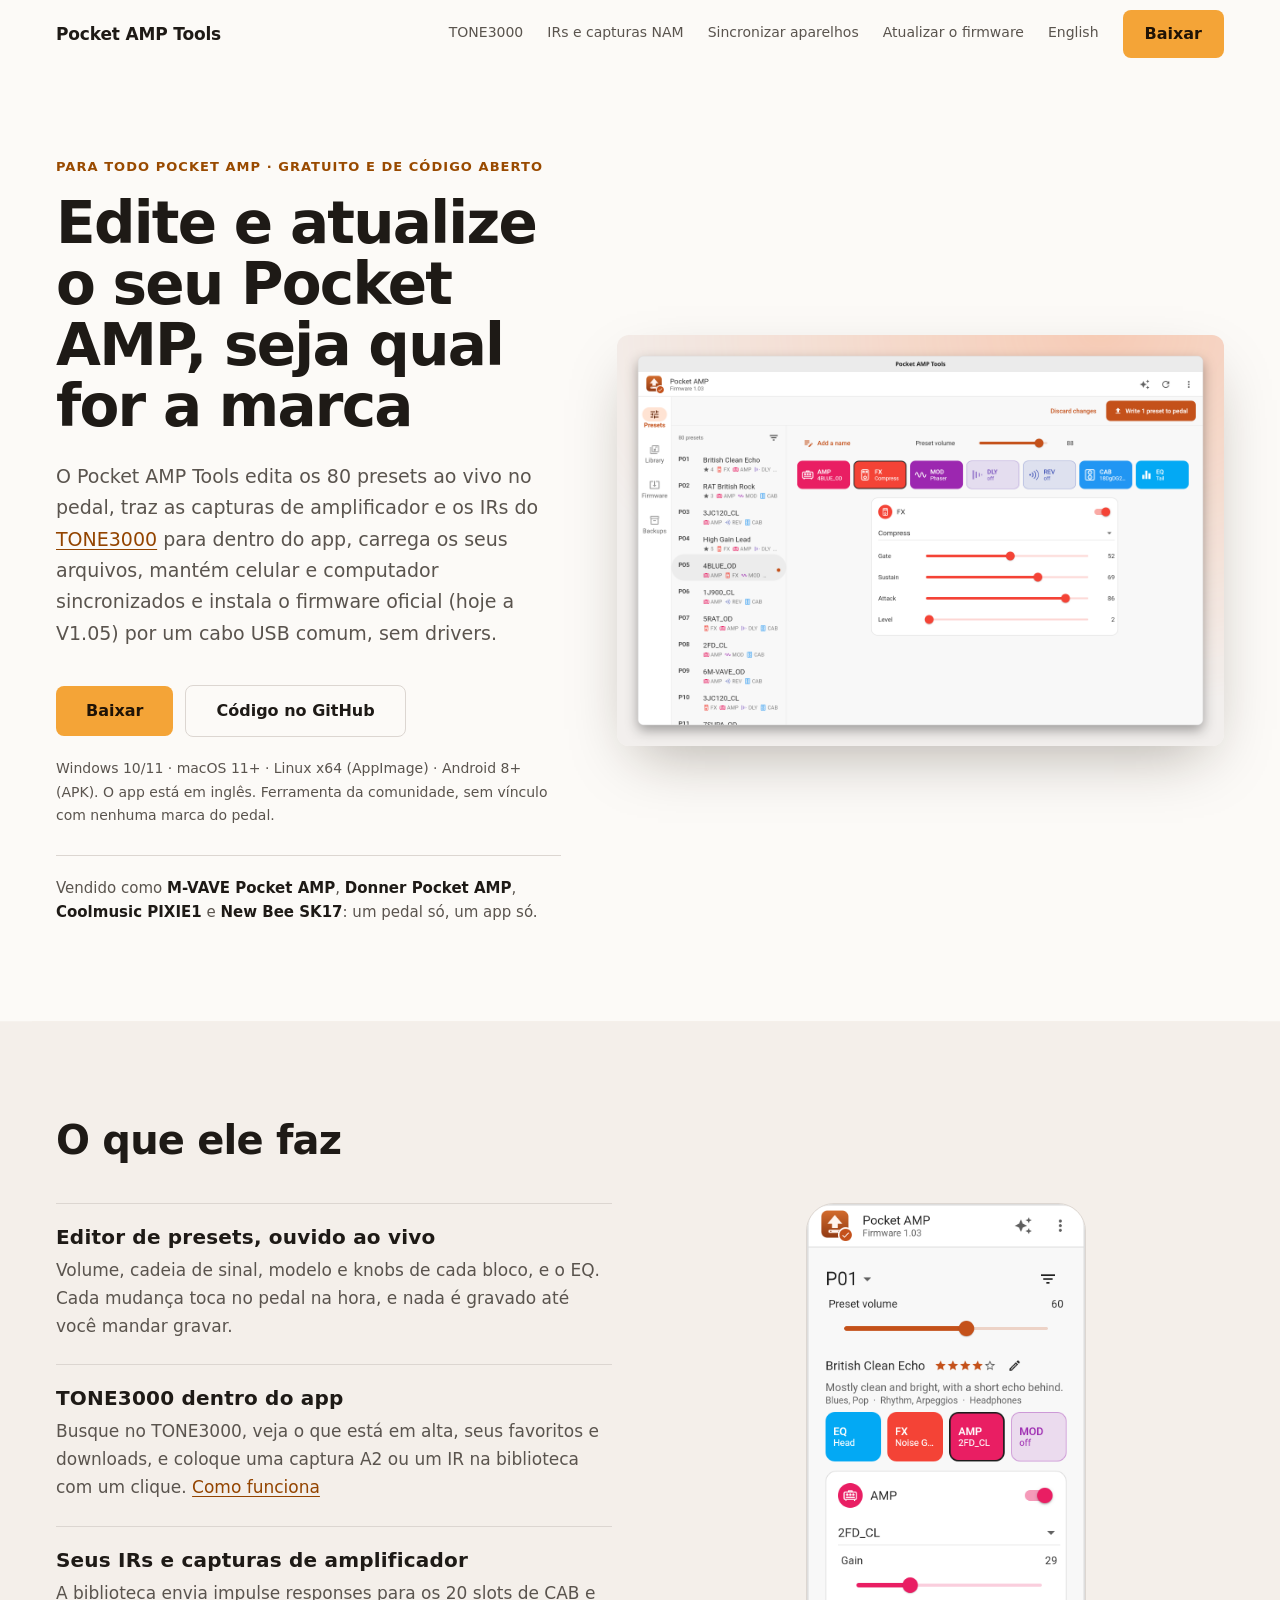
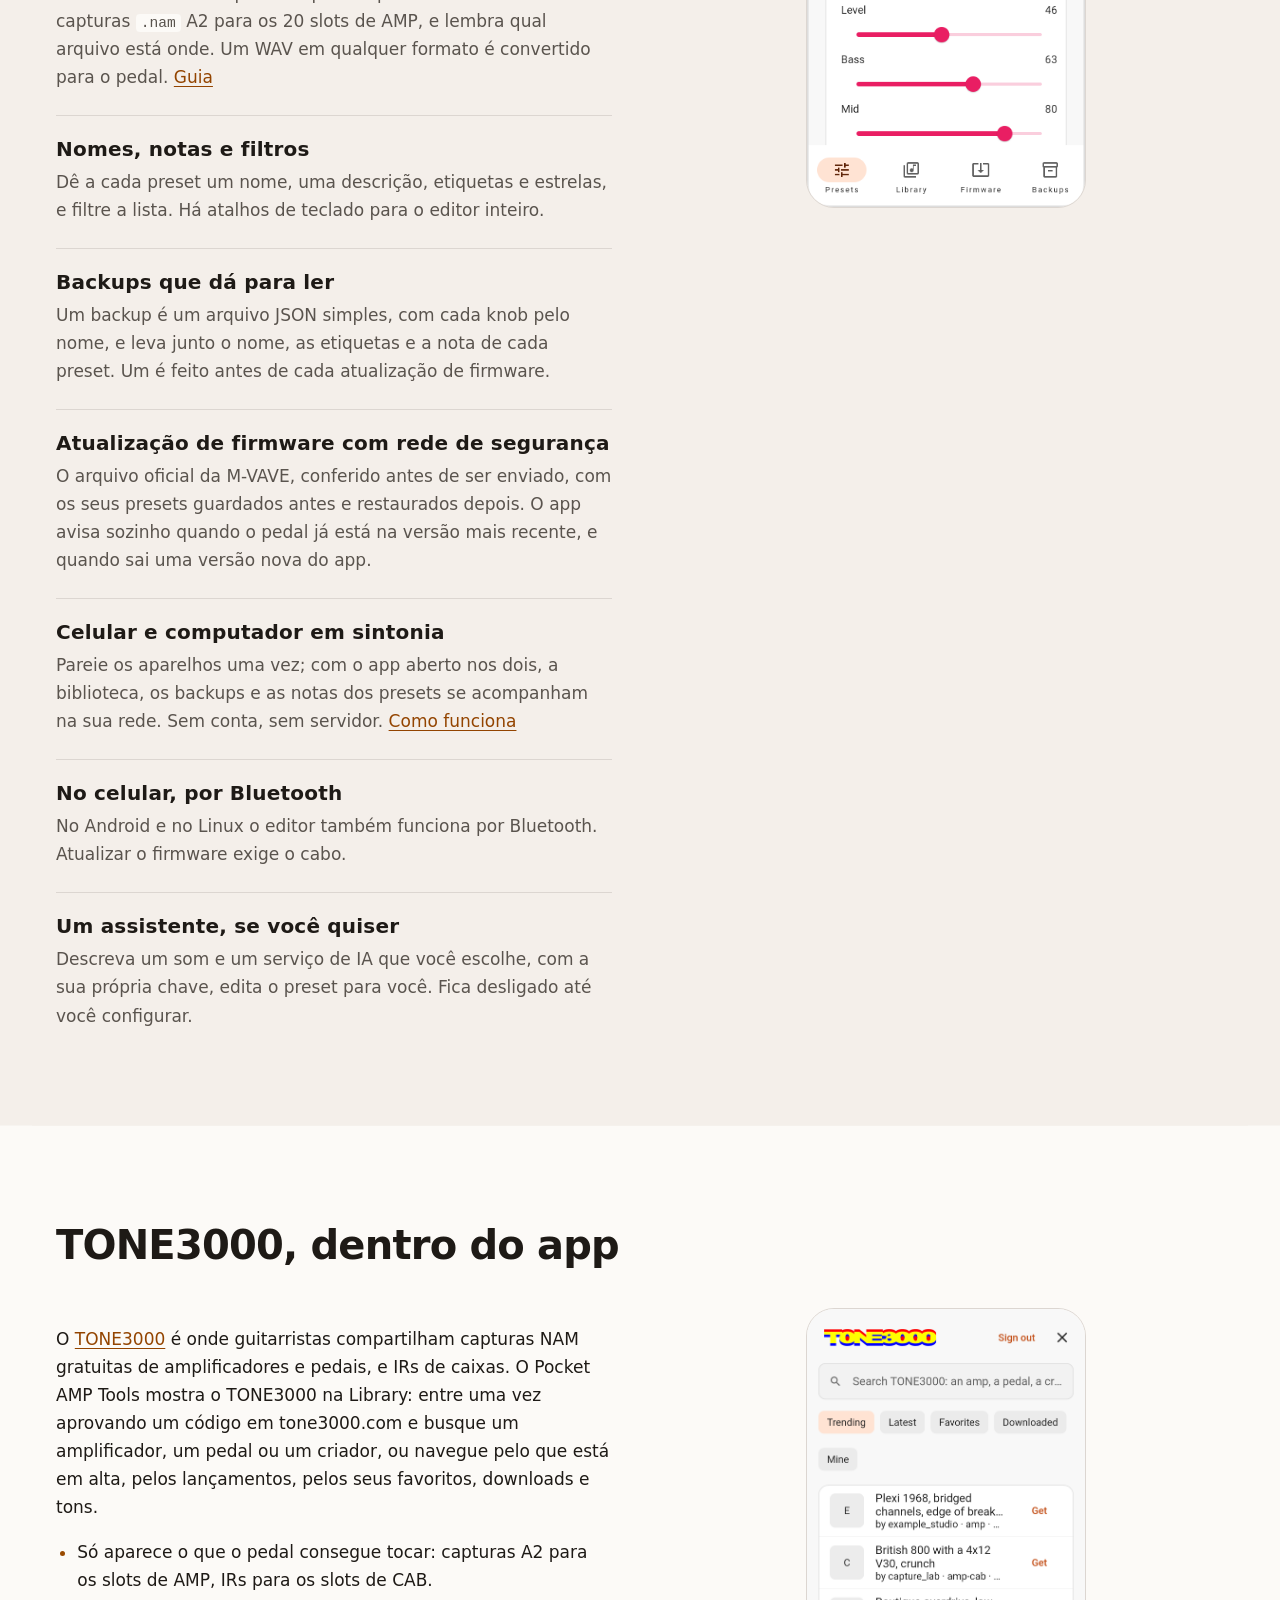
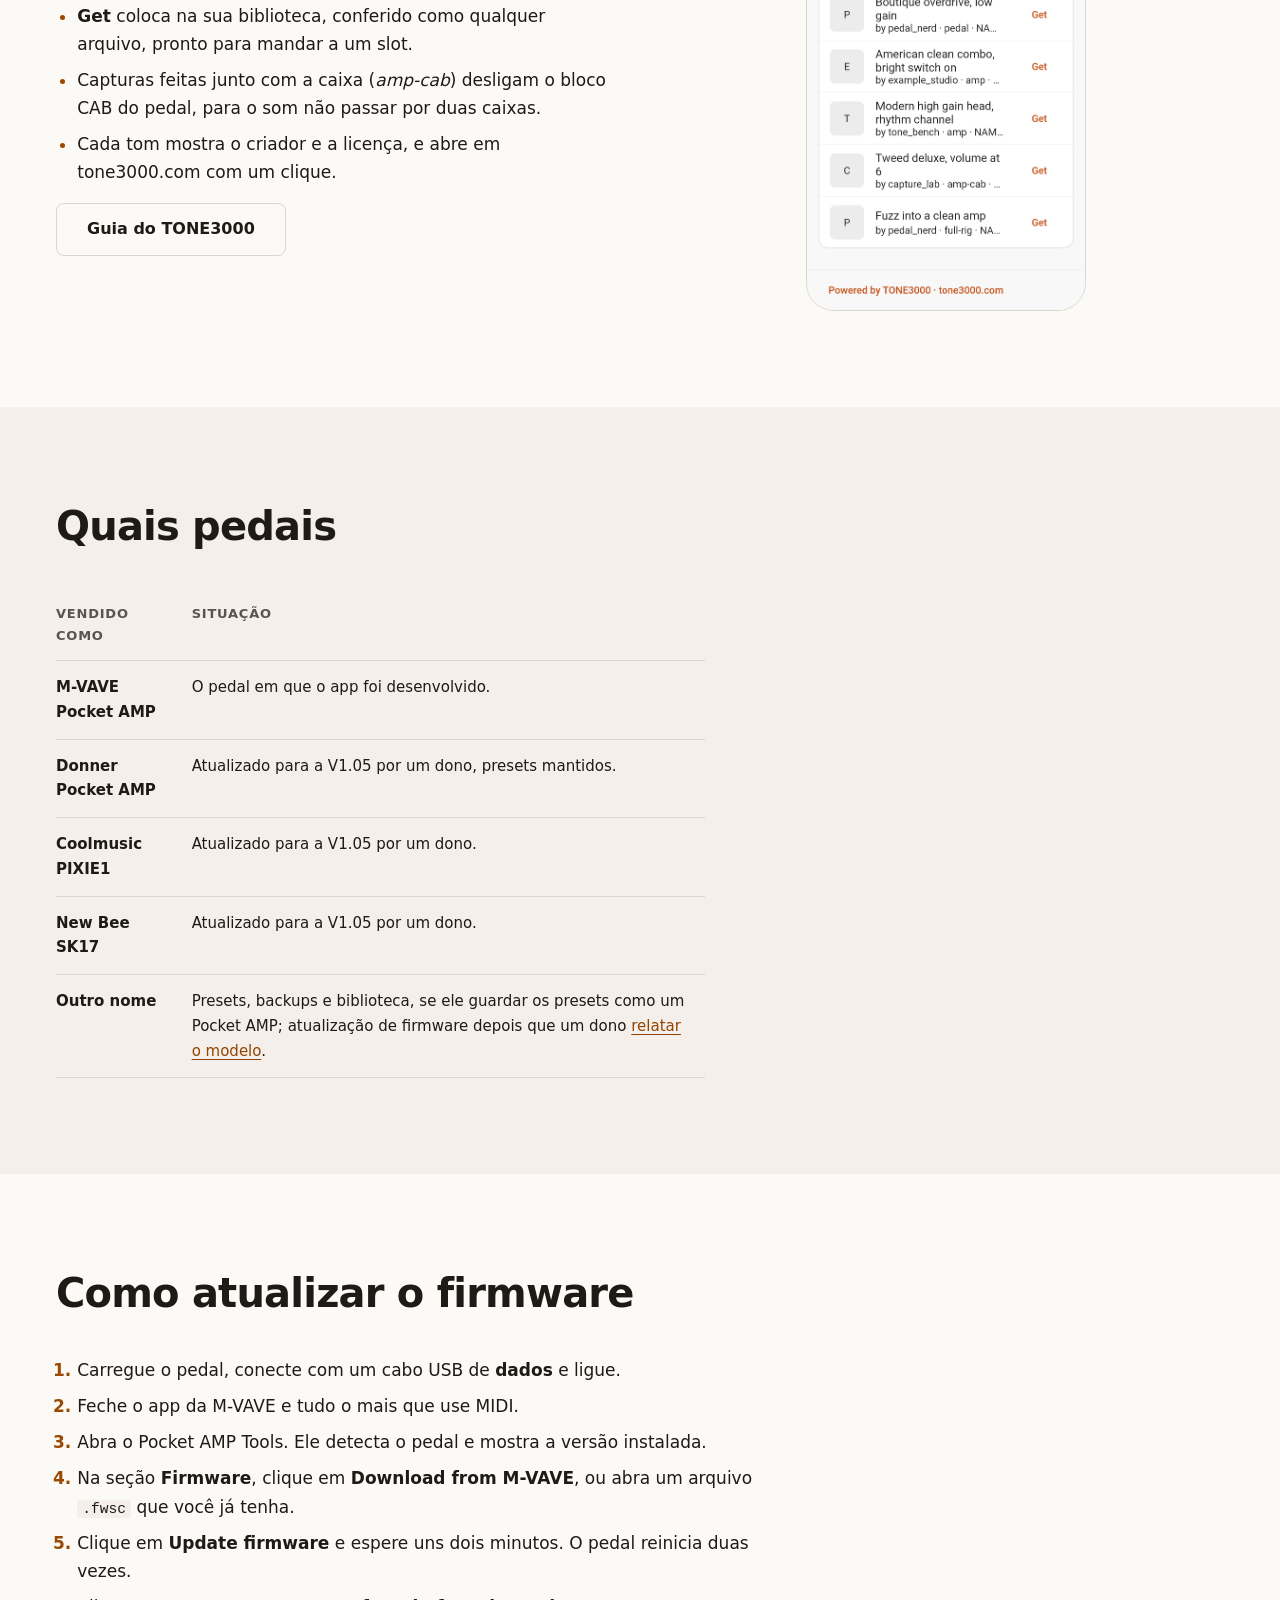
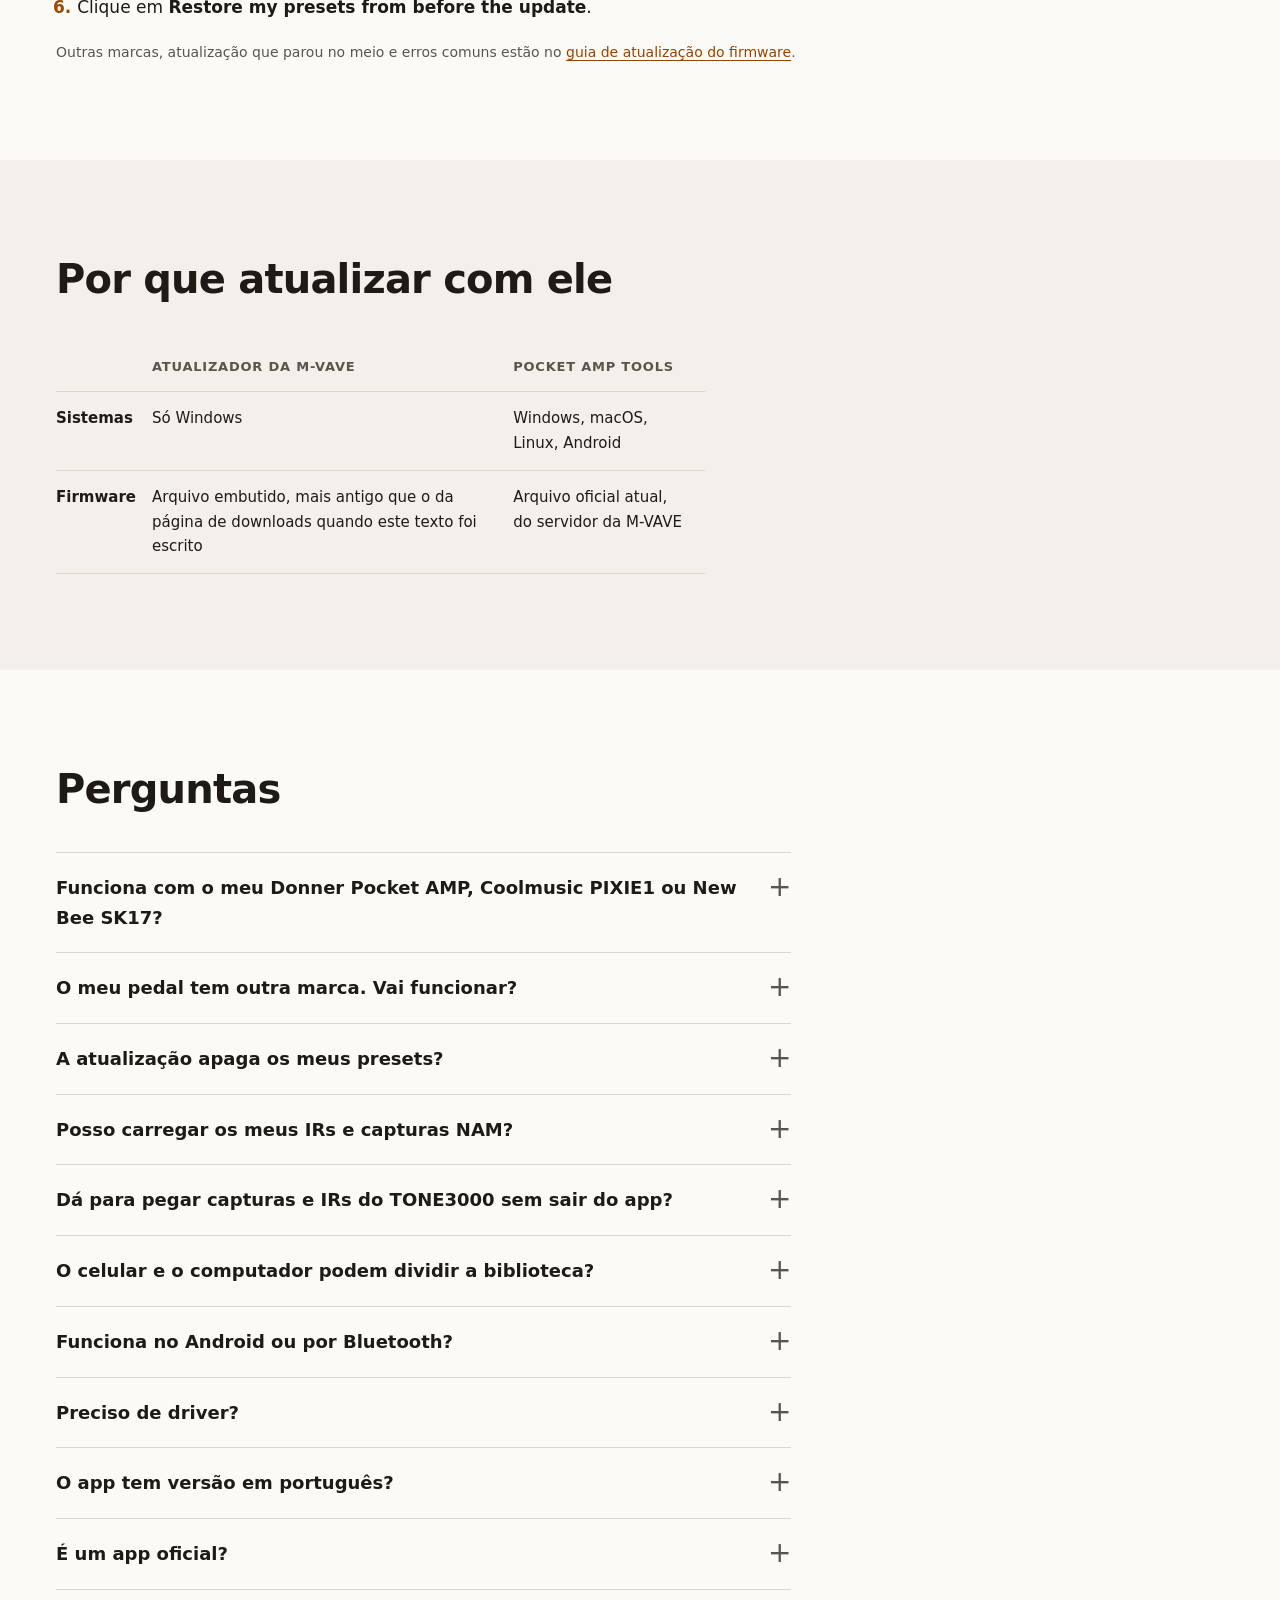
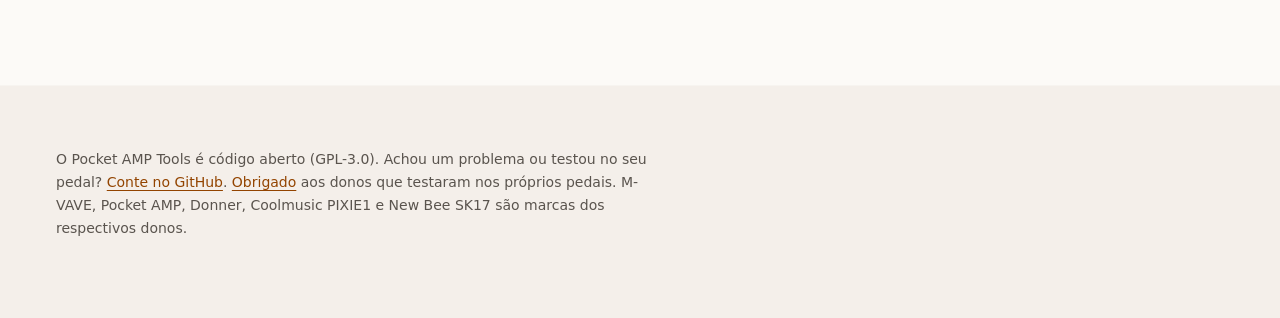
==== commit f8ead9b5: "feat(site): refresh the look with a sticky bar, wide hero and banded sections Sticky top bar with th" ====
--- a/docs/pt-br/index.html
+++ b/docs/pt-br/index.html
@@ -96,12 +96,13 @@
 </head>
 <body>
 <nav class="wrap nav" aria-label="Site">
-  <a href="./" aria-current="page">Início</a>
+  <a class="brand" href="./" aria-current="page">Pocket AMP Tools</a>
   <a href="tone3000.html">TONE3000</a>
   <a href="ir-nam.html">IRs e capturas NAM</a>
   <a href="sincronizar.html">Sincronizar aparelhos</a>
   <a href="atualizar-firmware.html">Atualizar o firmware</a>
   <a href="../" lang="en" hreflang="en">English</a>
+  <a class="btn btn-primary" href="https://github.com/vitoramaral10/pocket-amp-tools/releases/latest">Baixar</a>
 </nav>
 <main>
   <header class="wrap">
--- a/docs/style.css
+++ b/docs/style.css
@@ -1,83 +1,148 @@
+/* Sticky bar, wide hero and alternating bands; colors are the app's own amber. */
 :root {
   --bg: oklch(0.985 0.004 70);
   --surface: oklch(0.955 0.008 70);
   --content: oklch(0.22 0.01 70);
   --content-muted: oklch(0.45 0.012 70);
   --border: oklch(0.88 0.01 70);
+  --heading-accent: var(--content);
   --accent: oklch(0.78 0.15 70);
   --accent-hover: oklch(0.72 0.15 70);
   --accent-fg: oklch(0.2 0.03 70);
+  --accent-text: oklch(0.5 0.13 55);
   --link: oklch(0.48 0.13 55);
   --ring: oklch(0.55 0.15 55);
+  --bar: var(--bg);
+  --bar-fg: var(--content);
+  --bar-muted: var(--content-muted);
   --radius: 8px;
+  --mono: ui-monospace, "SF Mono", "Cascadia Mono", "Roboto Mono", Menlo, Consolas, monospace;
+  --display: system-ui, -apple-system, "Segoe UI", Roboto, sans-serif;
 }
 @media (prefers-color-scheme: dark) {
   :root {
     --bg: oklch(0.17 0.006 70);
-    --surface: oklch(0.22 0.008 70);
+    --surface: oklch(0.21 0.008 70);
     --content: oklch(0.93 0.006 70);
     --content-muted: oklch(0.72 0.01 70);
     --border: oklch(0.32 0.01 70);
     --accent: oklch(0.8 0.13 70);
     --accent-hover: oklch(0.85 0.12 70);
+    --accent-text: oklch(0.82 0.11 70);
     --link: oklch(0.82 0.11 70);
     --ring: oklch(0.82 0.11 70);
   }
 }
 * { box-sizing: border-box; }
+html { scroll-padding-top: 80px; }
 body {
   margin: 0;
   background: var(--bg);
   color: var(--content);
-  font: 400 17px/1.6 system-ui, -apple-system, "Segoe UI", Roboto, sans-serif;
+  font: 400 17px/1.65 system-ui, -apple-system, "Segoe UI", Roboto, sans-serif;
 }
-.wrap { max-width: 64rem; margin: 0 auto; padding: 0 16px; }
-.prose { max-width: 65ch; }
-a { color: var(--link); }
-a:focus-visible, summary:focus-visible { outline: 2px solid var(--ring); outline-offset: 3px; border-radius: 4px; }
-header { padding: 64px 0 48px; }
-.eyebrow { font-size: 12px; font-weight: 600; letter-spacing: .08em; text-transform: uppercase; color: var(--content-muted); margin: 0 0 12px; }
-h1 { font-size: clamp(32px, 5vw, 52px); line-height: 1.1; letter-spacing: -.02em; font-weight: 700; margin: 0 0 16px; max-width: 20ch; }
-.lead { font-size: 19px; color: var(--content-muted); margin: 0 0 32px; }
+.wrap { max-width: 76rem; margin: 0 auto; padding-inline: 24px; }
+.prose { max-width: 68ch; }
+a { color: var(--link); text-underline-offset: 3px; }
+a:focus-visible, summary:focus-visible { outline: 2px solid var(--ring); outline-offset: 3px; }
+
+/* Full-bleed background for a .wrap element: paints past the centered column. */
+.nav, footer, main > section:nth-of-type(odd) { box-shadow: 0 0 0 100vmax var(--band); clip-path: inset(0 -100vmax); background: var(--band); }
+
+/* Sticky product bar */
+.nav {
+  --band: var(--bar);
+  position: sticky; top: 0; z-index: 10;
+  display: flex; flex-wrap: wrap; align-items: center; gap: 8px 24px;
+  min-height: 64px; padding-top: 10px; padding-bottom: 10px;
+  font-size: 14px; color: var(--bar-fg);
+  box-shadow: 0 0 0 100vmax var(--band), 0 1px 0 100vmax var(--border); clip-path: inset(0 -100vmax -1px);
+}
+.nav a { color: var(--bar-muted); text-decoration: none; padding: 6px 0; border-bottom: 2px solid transparent; }
+.nav a:hover { color: var(--bar-fg); }
+.nav a[aria-current] { color: var(--bar-fg); font-weight: 600; border-bottom-color: var(--accent-text); }
+.nav .brand {
+  font-family: var(--display); font-weight: 700; font-size: 17px; letter-spacing: -.01em;
+  color: var(--bar-fg); margin-right: auto; border: 0;
+}
+.nav .brand[aria-current] { border: 0; }
+.nav .btn-primary { color: var(--accent-fg); padding: 10px 22px; border: 0; }
+
+/* Hero */
+header { padding-block: 88px 96px; }
+.eyebrow {
+  font-size: 13px; font-weight: 600; letter-spacing: .08em; text-transform: uppercase;
+  color: var(--accent-text); margin: 0 0 16px;
+}
+h1 {
+  font-family: var(--display); font-size: clamp(34px, 5vw, 58px); line-height: 1.05; letter-spacing: -.03em;
+  font-weight: 800; margin: 0 0 24px; max-width: 16ch;
+}
+.lead { font-size: 19px; color: var(--content-muted); margin: 0 0 36px; }
 .actions { display: flex; flex-wrap: wrap; gap: 12px; align-items: center; }
 .btn {
-  display: inline-flex; align-items: center; min-height: 44px; padding: 10px 20px;
-  border-radius: var(--radius); font-weight: 600; font-size: 16px; text-decoration: none;
-  transition: background-color .15s ease-out;
+  display: inline-flex; align-items: center; justify-content: center; min-height: 48px; padding: 12px 30px;
+  border-radius: var(--radius); font-weight: 600; font-size: 16px;
+  text-decoration: none; transition: background-color .15s ease-out, color .15s ease-out;
 }
 .btn-primary { background: var(--accent); color: var(--accent-fg); }
 .btn-primary:hover { background: var(--accent-hover); }
 .btn-secondary { color: var(--content); border: 1px solid var(--border); }
 .btn-secondary:hover { background: var(--surface); }
 .btn:focus-visible { outline: 2px solid var(--ring); outline-offset: 3px; }
-.note { font-size: 14px; color: var(--content-muted); margin: 16px 0 0; }
-.shot { display: block; width: 100%; max-width: 480px; height: auto; }
-.phone { display: block; width: 100%; max-width: 260px; height: auto; margin: 0 auto; }
-.brands { font-size: 15px; color: var(--content-muted); margin: 24px 0 0; }
+.note { font-size: 14px; color: var(--content-muted); margin: 20px 0 0; }
+.shot { display: block; width: 100%; height: auto; border-radius: 12px; box-shadow: 0 24px 60px -20px oklch(0.2 0.03 70 / .35); }
+.phone { display: block; width: 100%; max-width: 280px; height: auto; margin: 0 auto; border: 1px solid var(--border); border-radius: 28px; }
+.brands { font-size: 15px; color: var(--content-muted); margin: 28px 0 0; padding-top: 20px; border-top: 1px solid var(--border); }
 .brands strong { color: var(--content); font-weight: 600; }
-h3 { font-size: 18px; line-height: 1.3; font-weight: 600; margin: 0 0 4px; }
+
+/* Sections: alternating full-width bands, mono uppercase titles */
+main > section { --band: var(--surface); padding-block: 96px; }
+h2 {
+  font-family: var(--display); font-size: clamp(28px, 3.6vw, 40px); line-height: 1.15; letter-spacing: -.02em;
+  font-weight: 700; color: var(--heading-accent); margin: 0 0 40px;
+}
+h3 { font-family: var(--display); font-size: 20px; line-height: 1.3; font-weight: 700; letter-spacing: .01em; margin: 0 0 6px; }
 .features { list-style: none; padding: 0; }
-.features li + li { margin-top: 20px; }
+.features li { padding-top: 20px; border-top: 1px solid var(--border); }
+.features li + li { margin-top: 24px; }
 .features p { margin: 0; color: var(--content-muted); }
-section { padding: 48px 0; border-top: 1px solid var(--border); }
-h2 { font-size: 28px; line-height: 1.2; letter-spacing: -.01em; font-weight: 600; margin: 0 0 24px; }
-.grid { display: grid; gap: 48px; align-items: start; }
-@media (min-width: 860px) { .grid { grid-template-columns: 1fr 1fr; } }
+.grid { display: grid; gap: 56px; align-items: start; }
+@media (min-width: 860px) {
+  .grid { grid-template-columns: 1fr 1fr; }
+  header .grid { grid-template-columns: 5fr 6fr; align-items: center; }
+}
 ol, ul { padding-left: 1.25em; margin: 0; }
 li + li { margin-top: 8px; }
+li::marker { color: var(--accent-text); font-weight: 600; }
 table { border-collapse: collapse; width: 100%; font-size: 15px; }
-th, td { text-align: left; padding: 10px 12px 10px 0; border-bottom: 1px solid var(--border); vertical-align: top; }
+th, td { text-align: left; padding: 14px 16px 14px 0; border-bottom: 1px solid var(--border); vertical-align: top; }
 th { font-weight: 600; }
-details { border-bottom: 1px solid var(--border); padding: 16px 0; }
-summary { cursor: pointer; font-weight: 600; font-size: 18px; }
+thead th { font-size: 13px; letter-spacing: .06em; text-transform: uppercase; color: var(--content-muted); }
+
+/* Accordions with a +/− marker */
+details { border-bottom: 1px solid var(--border); padding: 20px 0; }
+details:first-of-type { border-top: 1px solid var(--border); }
+summary { cursor: pointer; font-weight: 600; font-size: 18px; list-style: none; display: flex; justify-content: space-between; gap: 24px; }
+summary::-webkit-details-marker { display: none; }
+summary::after { content: "+"; font-weight: 300; font-size: 28px; line-height: 1; color: var(--content-muted); }
+details[open] summary::after { content: "\2212"; }
 details p { margin: 12px 0 0; color: var(--content-muted); }
-footer { padding: 32px 0 64px; border-top: 1px solid var(--border); font-size: 14px; color: var(--content-muted); }
-code { font-size: .92em; background: var(--surface); padding: 1px 5px; border-radius: 4px; }
+
+footer { --band: var(--surface); padding-block: 48px 64px; font-size: 14px; color: var(--bar-muted); }
+footer a { color: var(--link); }
+code { font-family: var(--mono); font-size: .86em; background: var(--surface); padding: 1px 5px; border-radius: 4px; }
+main > section:nth-of-type(odd) code { background: var(--bg); }
+article { padding-bottom: 64px; }
+article h2 { margin-top: 64px; font-size: clamp(24px, 3vw, 32px); margin-bottom: 20px; }
+article p, article ol, article ul { margin-bottom: 16px; }
+pre { background: var(--surface); padding: 14px 18px; overflow-x: auto; font-size: 14px; border-radius: var(--radius); }
+pre code { background: none; padding: 0; }
 @media (prefers-reduced-motion: reduce) { * { transition-duration: .01ms !important; } }
-.nav { padding: 16px 16px 0; margin-bottom: 40px; font-size: 14px; display: flex; flex-wrap: wrap; gap: 8px 16px; }
-.nav a { color: var(--content-muted); }
-.nav a[aria-current] { color: var(--content); font-weight: 600; text-decoration: none; }
-article h2 { margin-top: 40px; font-size: 24px; }
-article p, article ol, article ul { margin-bottom: 16px; }
-pre { background: var(--surface); padding: 12px 16px; border-radius: var(--radius); overflow-x: auto; font-size: 14px; }
-pre code { background: none; padding: 0; }
+@media (max-width: 640px) {
+  .nav { position: static; gap: 4px 16px; }
+  .nav .brand { order: -2; font-size: 16px; }
+  .nav .btn-primary { order: -1; min-height: 40px; padding: 8px 14px; font-size: 14px; }
+  header { padding-block: 48px 64px; }
+  main > section { padding-block: 64px; }
+}
